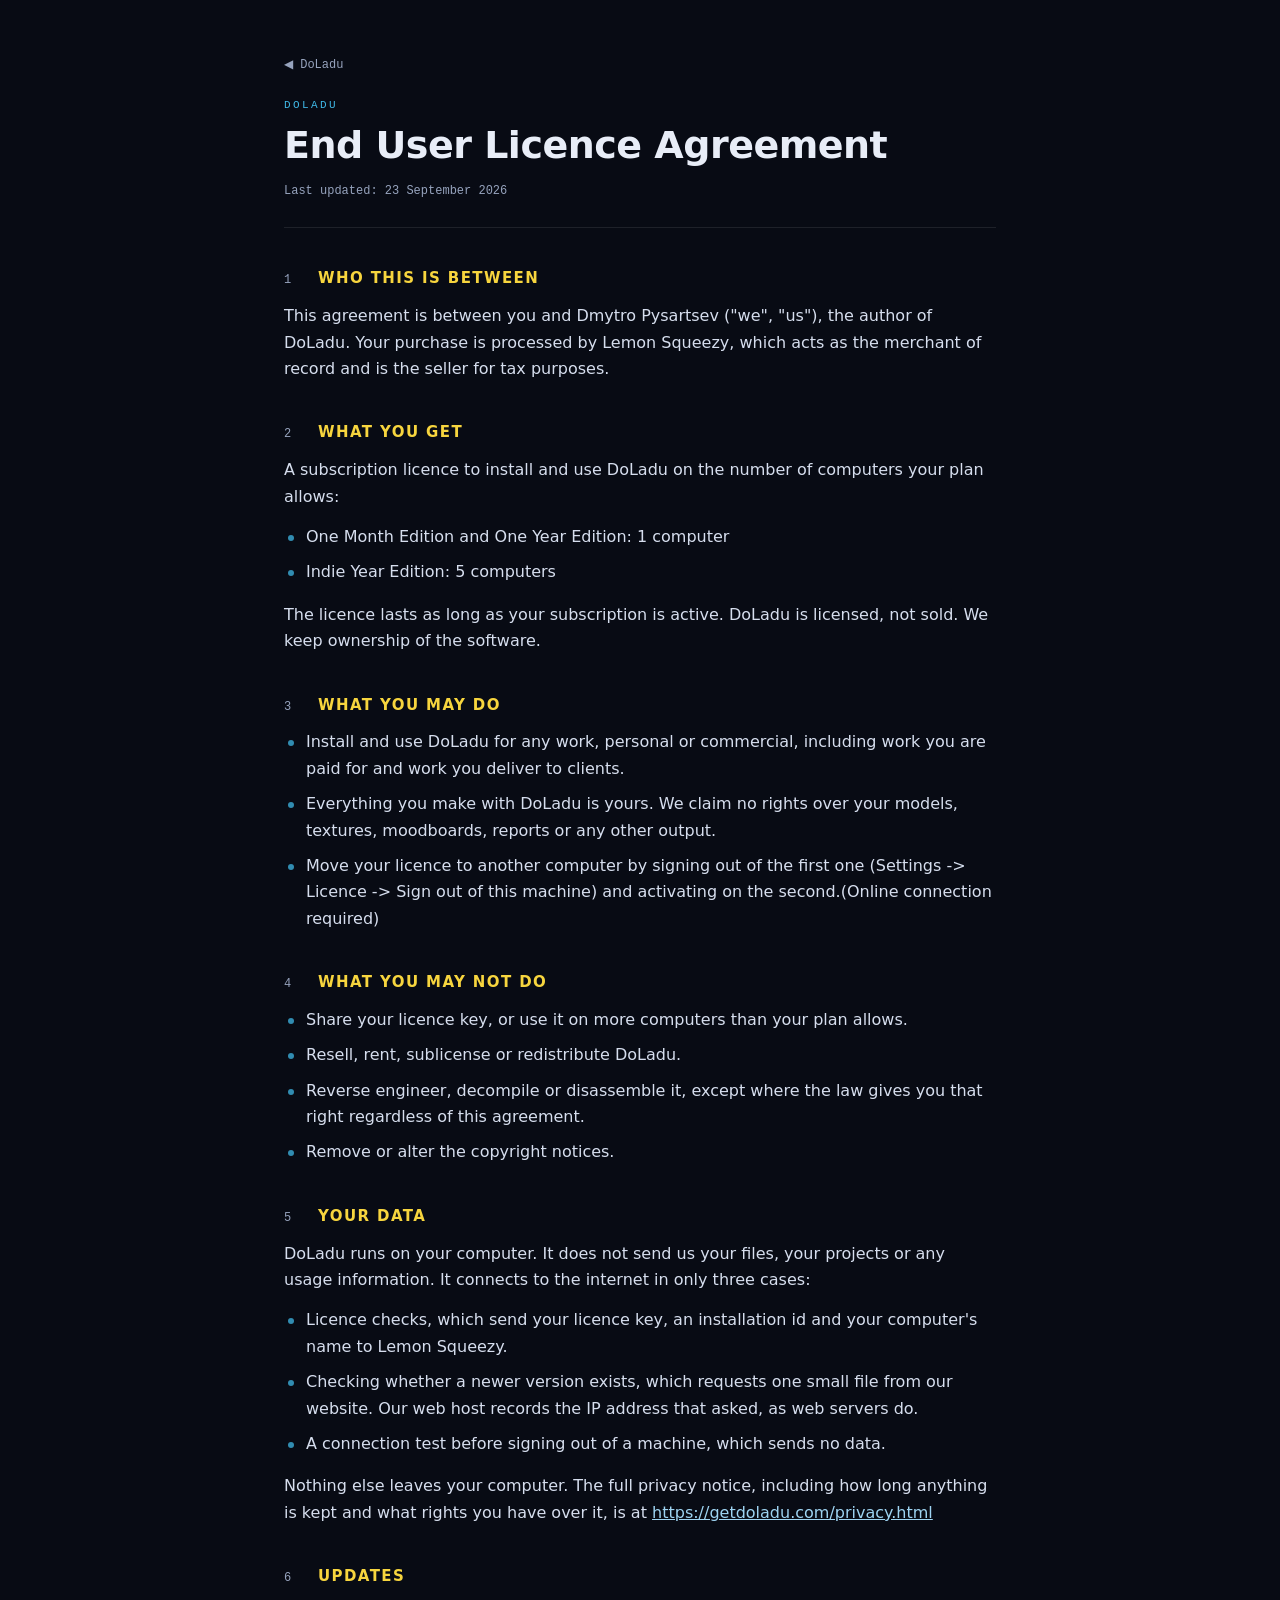
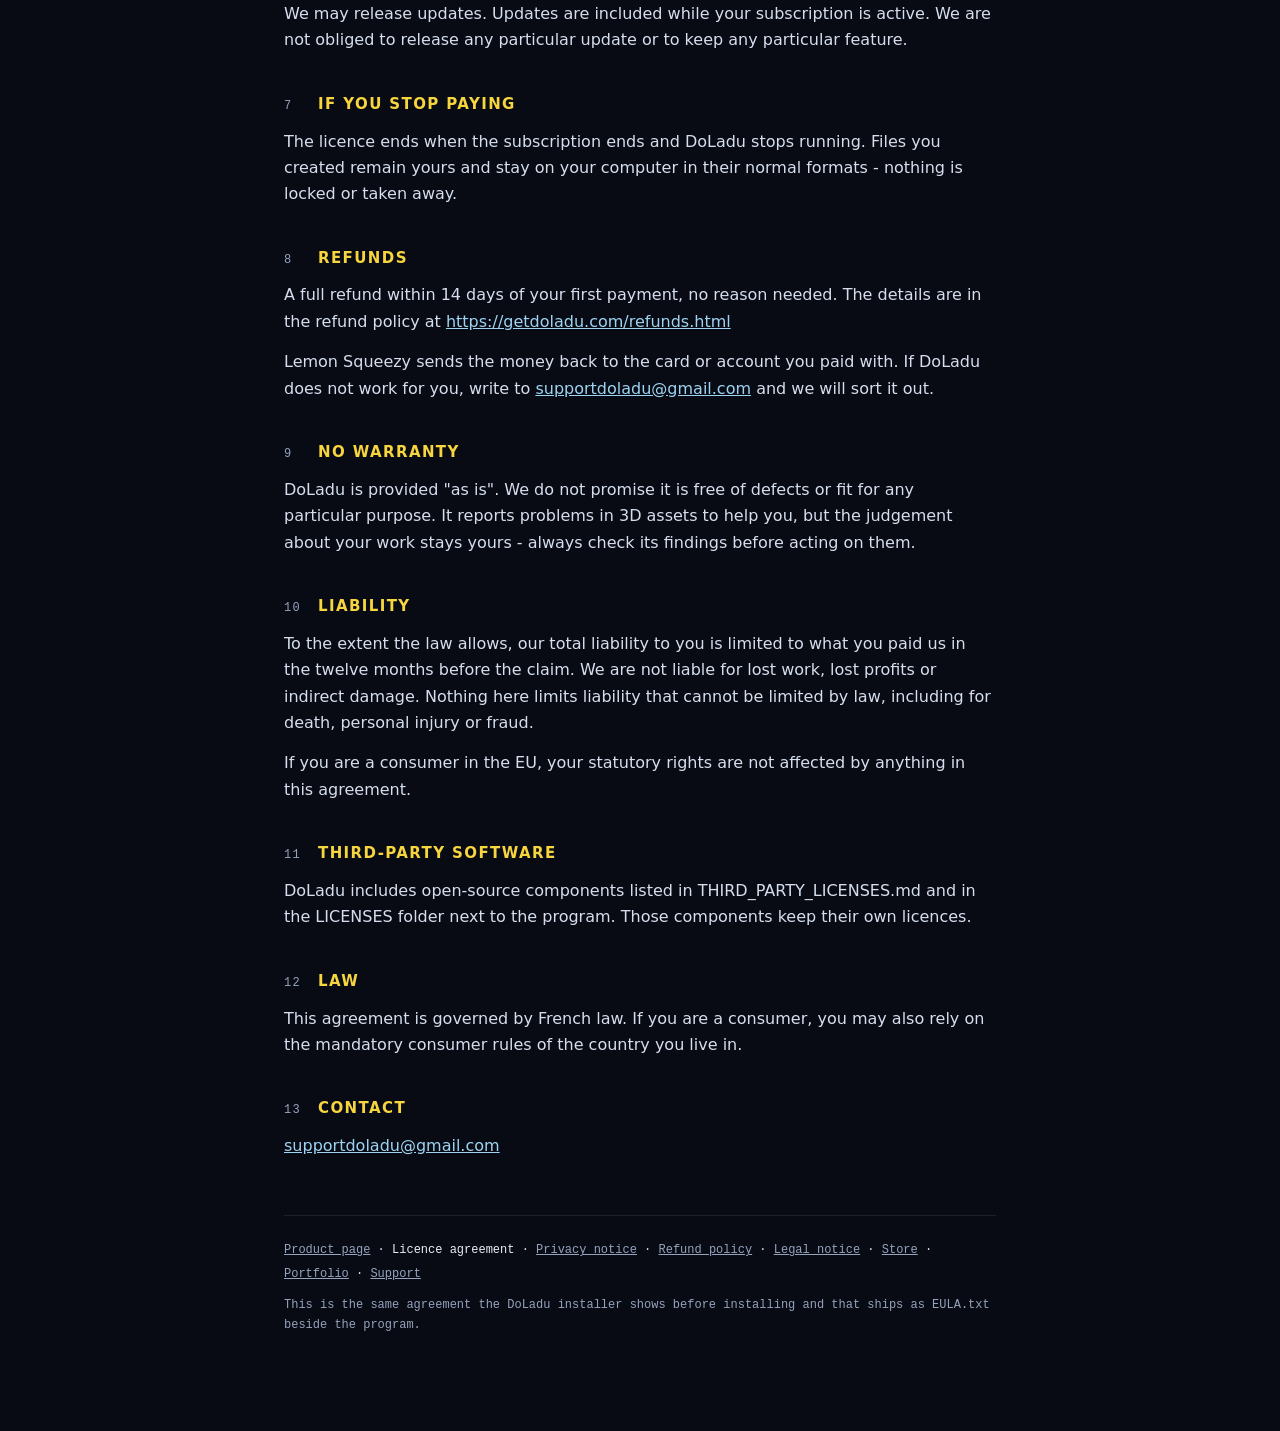
==== eula.html @ c2bac016 "Add files via upload" ====
<!doctype html>
<html lang="en">
<head>
<meta charset="utf-8">
<meta name="viewport" content="width=device-width,initial-scale=1">
<title>DoLadu - End User Licence Agreement</title>
<meta name="description" content="End User Licence Agreement for DoLadu.">
<meta name="robots" content="index,follow">
<style>
  :root{
    --bg:#080b14; --panel:#0e1424; --ink:#e8edf7; --dim:#96a3bd;
    --accent:#3fb8e6; --gold:#f7d53e; --rule:rgba(255,255,255,0.09);
    --mono:'JetBrains Mono',ui-monospace,'SF Mono',Consolas,monospace;
    --sans:'Space Grotesk','Segoe UI',system-ui,-apple-system,Arial,sans-serif;
  }
  *{box-sizing:border-box;}
  html{-webkit-text-size-adjust:100%;}
  body{margin:0;background:var(--bg);color:var(--ink);font-family:var(--sans);
       font-size:16px;line-height:1.65;}
  .wrap{max-width:760px;margin:0 auto;padding:56px 24px 96px;}
  header{border-bottom:1px solid var(--rule);padding-bottom:26px;margin-bottom:34px;}
  .kicker{font-family:var(--mono);font-size:11px;letter-spacing:2.4px;
          text-transform:uppercase;color:var(--accent);margin:0 0 10px;}
  h1{font-size:clamp(26px,4.6vw,38px);line-height:1.15;margin:0 0 14px;
     font-weight:800;letter-spacing:-0.5px;}
  .meta{font-family:var(--mono);font-size:12px;color:var(--dim);margin:0;}
  h2{font-size:15px;letter-spacing:1.4px;text-transform:uppercase;font-weight:700;
     margin:38px 0 12px;color:var(--gold);display:flex;gap:12px;align-items:baseline;}
  h2 .num{font-family:var(--mono);font-size:12px;color:var(--dim);
          min-width:22px;font-weight:400;}
  p{margin:0 0 14px;color:#d6deee;}
  ul{margin:0 0 16px;padding-left:0;list-style:none;}
  li{position:relative;padding-left:22px;margin-bottom:9px;color:#d6deee;}
  li::before{content:"";position:absolute;left:4px;top:11px;width:6px;height:6px;
             border-radius:50%;background:var(--accent);opacity:0.75;}
  a{color:#9ed4f2;}
  a:hover{color:#fff;}
  footer{margin-top:56px;padding-top:22px;border-top:1px solid var(--rule);
         font-family:var(--mono);font-size:12px;color:var(--dim);}
  footer a{color:var(--dim);}
  .back{font-family:var(--mono);font-size:12px;margin:0 0 20px;}
  .back a{color:var(--dim);text-decoration:none;}
  .back a:hover{color:var(--ink);}
  .nav{margin:0 0 10px;line-height:2;}
  .nav [aria-current]{color:var(--ink);}
  .fine{font-size:13px;line-height:1.5;color:#8896b0;}
  .fine li{color:inherit;margin-bottom:5px;}
  .fine li::before{top:9px;width:5px;height:5px;opacity:0.45;}
  @media print{
    body{background:#fff;color:#111;}
    .wrap{max-width:none;padding:0;}
    h2{color:#111;} p,li{color:#222;} li::before{background:#666;}
    a{color:#111;text-decoration:underline;}
  }
</style>
</head>
<body>
<div class="wrap">
<header>
  <p class="back"><a href="index.html">&#9664; DoLadu</a></p>
  <p class="kicker">DoLadu</p>
  <h1>End User Licence Agreement</h1>
  <p class="meta">Last updated: 23 September 2026</p>
</header>
<h2><span class="num">1</span>Who This Is Between</h2>
<p>This agreement is between you and Dmytro Pysartsev (&quot;we&quot;, &quot;us&quot;), the author of DoLadu. Your purchase is processed by Lemon Squeezy, which acts as the merchant of record and is the seller for tax purposes.</p>
<h2><span class="num">2</span>What You Get</h2>
<p>A subscription licence to install and use DoLadu on the number of computers your plan allows:</p>
<ul><li>One Month Edition and One Year Edition: 1 computer</li><li>Indie Year Edition: 5 computers</li></ul>
<p>The licence lasts as long as your subscription is active. DoLadu is licensed, not sold. We keep ownership of the software.</p>
<h2><span class="num">3</span>What You May Do</h2>
<ul><li>Install and use DoLadu for any work, personal or commercial, including work you are paid for and work you deliver to clients.</li><li>Everything you make with DoLadu is yours. We claim no rights over your models, textures, moodboards, reports or any other output.</li><li>Move your licence to another computer by signing out of the first one (Settings -&gt; Licence -&gt; Sign out of this machine) and activating on the second.(Online connection required)</li></ul>
<h2><span class="num">4</span>What You May Not Do</h2>
<ul><li>Share your licence key, or use it on more computers than your plan allows.</li><li>Resell, rent, sublicense or redistribute DoLadu.</li><li>Reverse engineer, decompile or disassemble it, except where the law gives you that right regardless of this agreement.</li><li>Remove or alter the copyright notices.</li></ul>
<h2><span class="num">5</span>Your Data</h2>
<p>DoLadu runs on your computer. It does not send us your files, your projects or any usage information. It connects to the internet in only three cases:</p>
<ul><li>Licence checks, which send your licence key, an installation id and your computer&#x27;s name to Lemon Squeezy.</li><li>Checking whether a newer version exists, which requests one small file from our website. Our web host records the IP address that asked, as web servers do.</li><li>A connection test before signing out of a machine, which sends no data.</li></ul>
<p>Nothing else leaves your computer. The full privacy notice, including how long anything is kept and what rights you have over it, is at <a href="https://getdoladu.com/privacy.html">https://getdoladu.com/privacy.html</a></p>
<h2><span class="num">6</span>Updates</h2>
<p>We may release updates. Updates are included while your subscription is active. We are not obliged to release any particular update or to keep any particular feature.</p>
<h2><span class="num">7</span>If You Stop Paying</h2>
<p>The licence ends when the subscription ends and DoLadu stops running. Files you created remain yours and stay on your computer in their normal formats - nothing is locked or taken away.</p>
<h2><span class="num">8</span>Refunds</h2>
<p>A full refund within 14 days of your first payment, no reason needed. The details are in the refund policy at <a href="https://getdoladu.com/refunds.html">https://getdoladu.com/refunds.html</a></p>
<p>Lemon Squeezy sends the money back to the card or account you paid with. If DoLadu does not work for you, write to <a href="mailto:supportdoladu@gmail.com">supportdoladu@gmail.com</a> and we will sort it out.</p>
<h2><span class="num">9</span>No Warranty</h2>
<p>DoLadu is provided &quot;as is&quot;. We do not promise it is free of defects or fit for any particular purpose. It reports problems in 3D assets to help you, but the judgement about your work stays yours - always check its findings before acting on them.</p>
<h2><span class="num">10</span>Liability</h2>
<p>To the extent the law allows, our total liability to you is limited to what you paid us in the twelve months before the claim. We are not liable for lost work, lost profits or indirect damage. Nothing here limits liability that cannot be limited by law, including for death, personal injury or fraud.</p>
<p>If you are a consumer in the EU, your statutory rights are not affected by anything in this agreement.</p>
<h2><span class="num">11</span>Third-Party Software</h2>
<p>DoLadu includes open-source components listed in THIRD_PARTY_LICENSES.md and in the LICENSES folder next to the program. Those components keep their own licences.</p>
<h2><span class="num">12</span>Law</h2>
<p>This agreement is governed by French law. If you are a consumer, you may also rely on the mandatory consumer rules of the country you live in.</p>
<h2><span class="num">13</span>Contact</h2>
<p><a href="mailto:supportdoladu@gmail.com">supportdoladu@gmail.com</a></p>
<footer>
  <p class="nav"><a href="index.html">Product page</a> &middot;
    <span aria-current="page">Licence agreement</span> &middot;
    <a href="privacy.html">Privacy notice</a> &middot;
    <a href="refunds.html">Refund policy</a> &middot;
    <a href="legal.html">Legal notice</a> &middot;
    <a href="https://doladu.lemonsqueezy.com/" target="_blank" rel="noopener noreferrer">Store</a> &middot;
    <a href="https://dpysartsev.art/">Portfolio</a> &middot;
    <a href="mailto:supportdoladu@gmail.com">Support</a></p>
  This is the same agreement the DoLadu installer shows before installing and that ships as <code>EULA.txt</code> beside the program.
</footer>
</div>
</body>
</html>
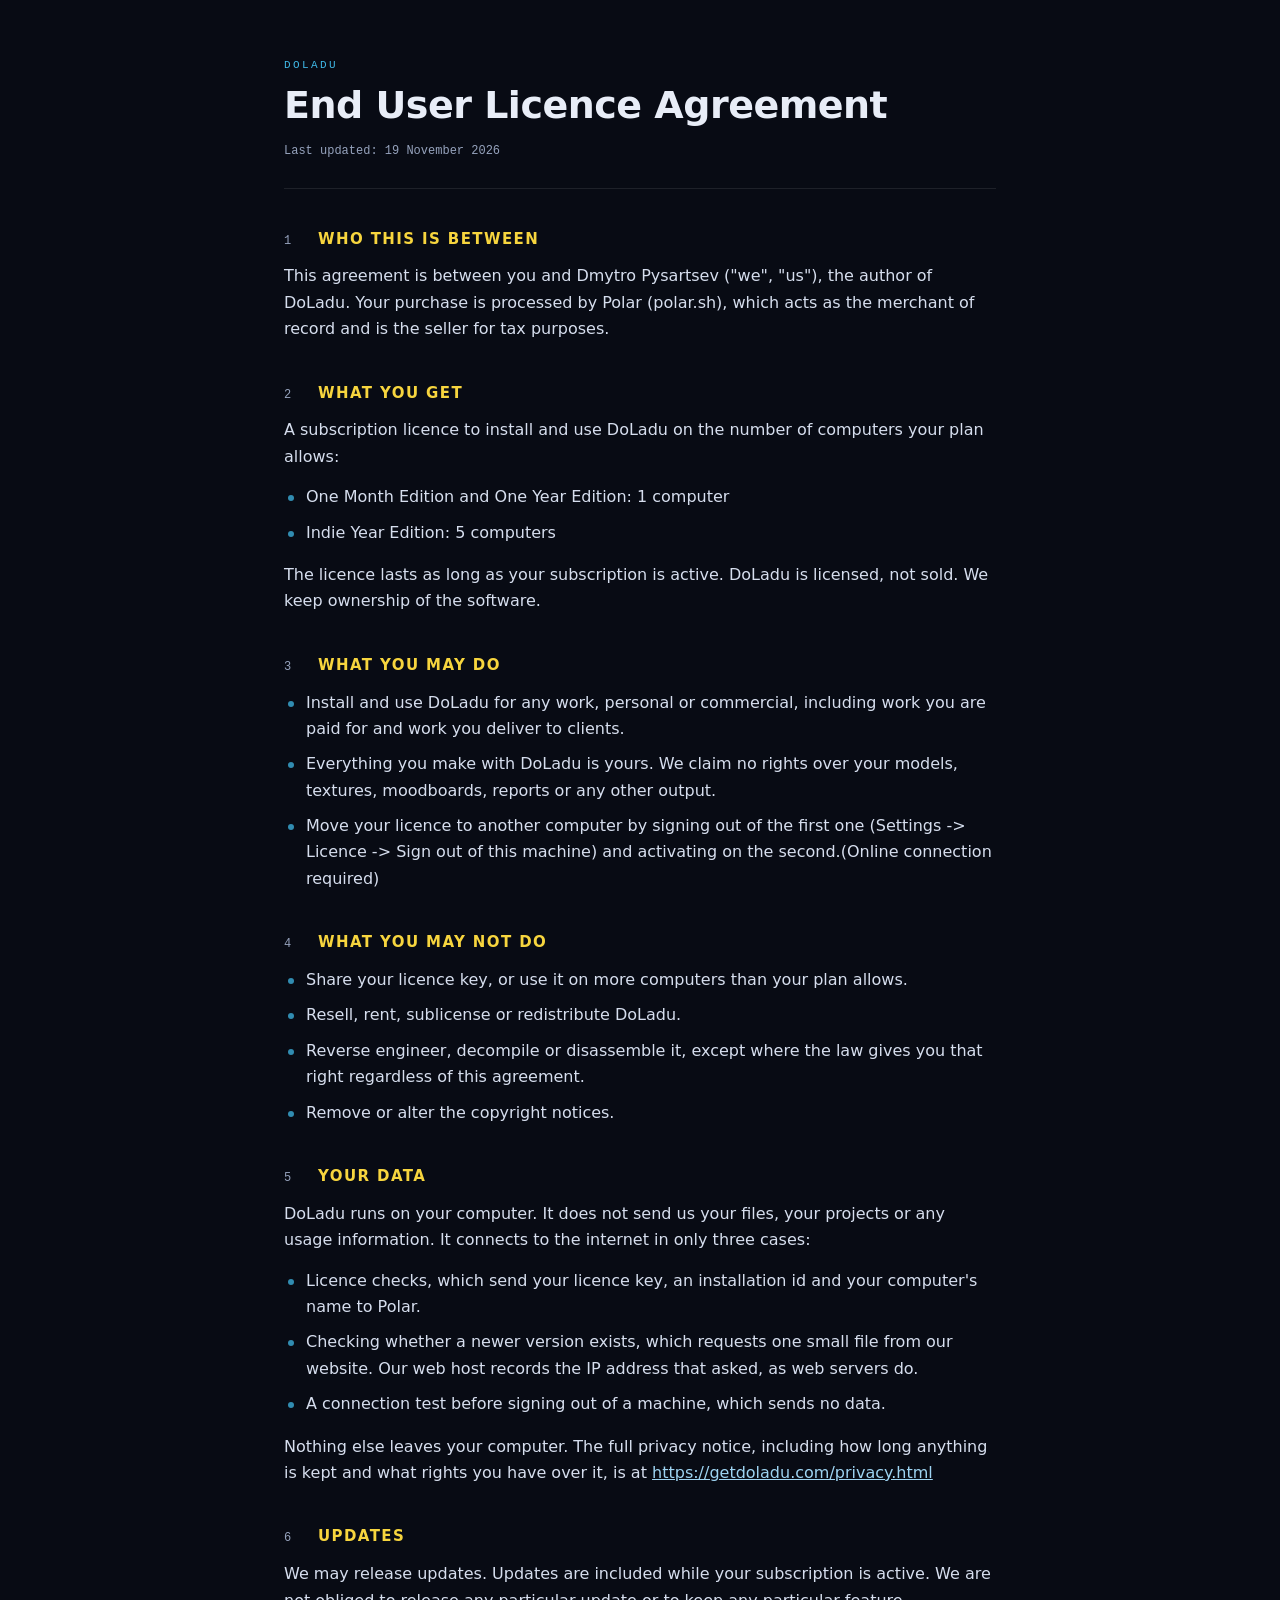
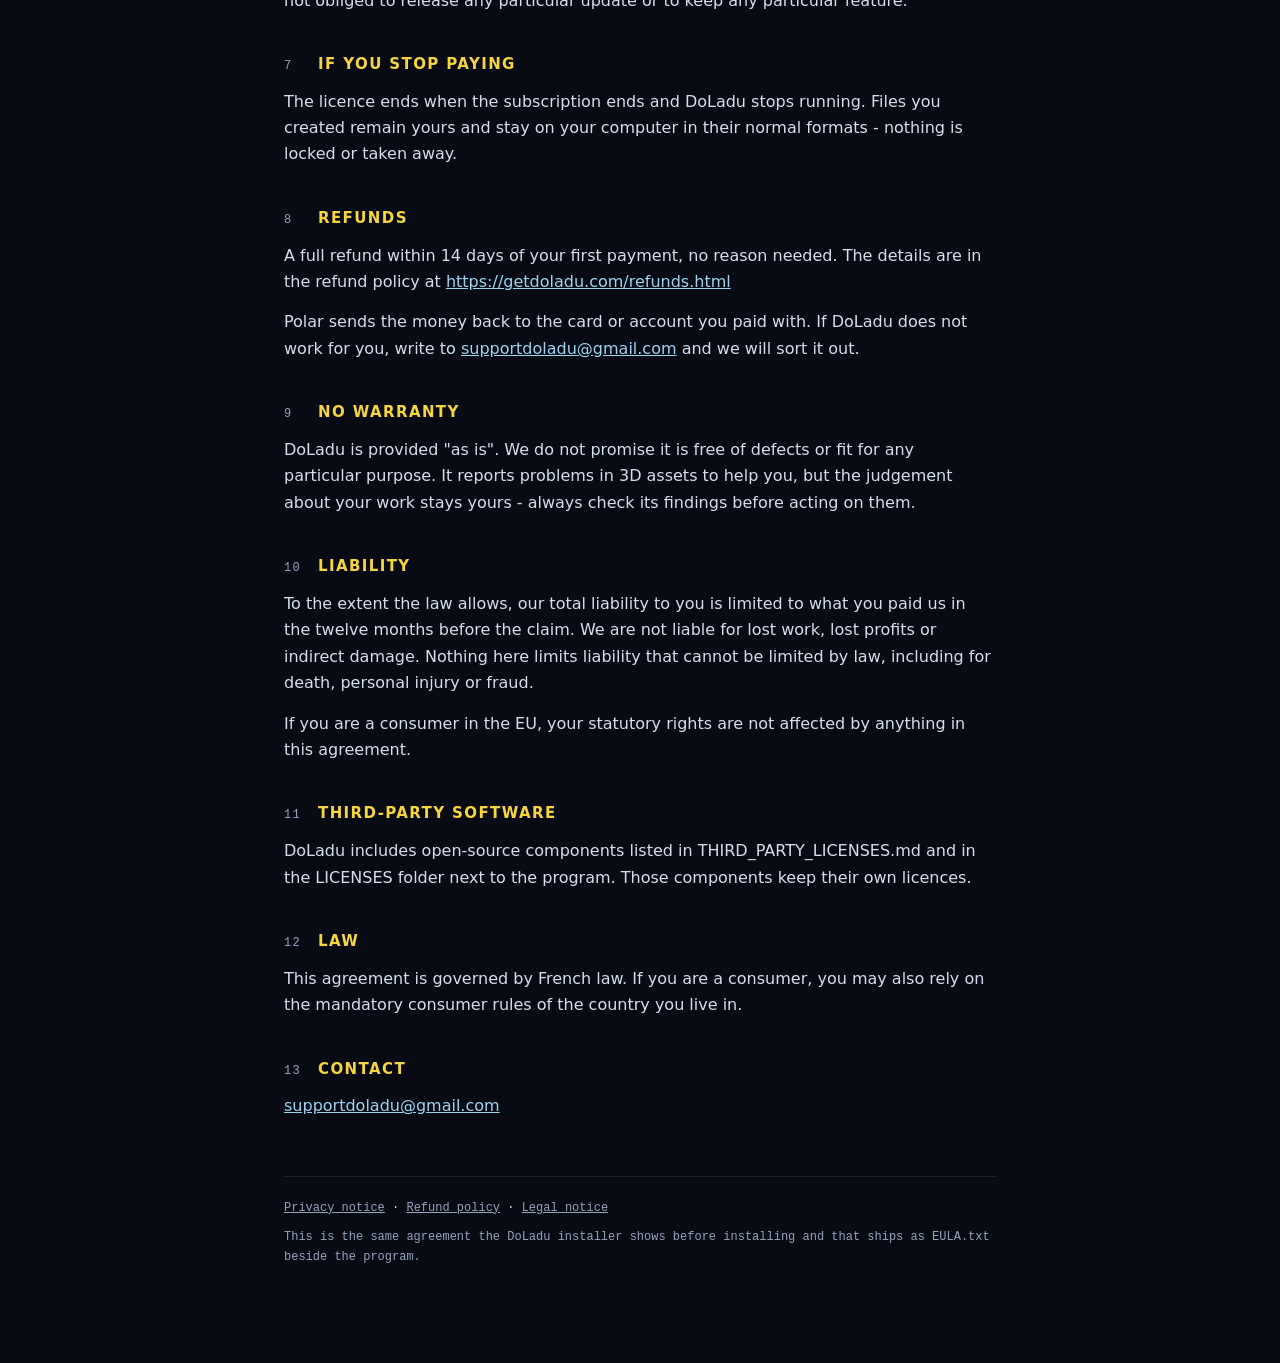
==== commit 638c10ed: "Add files via upload" ====
--- a/eula.html
+++ b/eula.html
@@ -1,110 +1,98 @@
-<!doctype html>
-<html lang="en">
-<head>
-<meta charset="utf-8">
-<meta name="viewport" content="width=device-width,initial-scale=1">
-<title>DoLadu - End User Licence Agreement</title>
-<meta name="description" content="End User Licence Agreement for DoLadu.">
-<meta name="robots" content="index,follow">
-<style>
-  :root{
-    --bg:#080b14; --panel:#0e1424; --ink:#e8edf7; --dim:#96a3bd;
-    --accent:#3fb8e6; --gold:#f7d53e; --rule:rgba(255,255,255,0.09);
-    --mono:'JetBrains Mono',ui-monospace,'SF Mono',Consolas,monospace;
-    --sans:'Space Grotesk','Segoe UI',system-ui,-apple-system,Arial,sans-serif;
-  }
-  *{box-sizing:border-box;}
-  html{-webkit-text-size-adjust:100%;}
-  body{margin:0;background:var(--bg);color:var(--ink);font-family:var(--sans);
-       font-size:16px;line-height:1.65;}
-  .wrap{max-width:760px;margin:0 auto;padding:56px 24px 96px;}
-  header{border-bottom:1px solid var(--rule);padding-bottom:26px;margin-bottom:34px;}
-  .kicker{font-family:var(--mono);font-size:11px;letter-spacing:2.4px;
-          text-transform:uppercase;color:var(--accent);margin:0 0 10px;}
-  h1{font-size:clamp(26px,4.6vw,38px);line-height:1.15;margin:0 0 14px;
-     font-weight:800;letter-spacing:-0.5px;}
-  .meta{font-family:var(--mono);font-size:12px;color:var(--dim);margin:0;}
-  h2{font-size:15px;letter-spacing:1.4px;text-transform:uppercase;font-weight:700;
-     margin:38px 0 12px;color:var(--gold);display:flex;gap:12px;align-items:baseline;}
-  h2 .num{font-family:var(--mono);font-size:12px;color:var(--dim);
-          min-width:22px;font-weight:400;}
-  p{margin:0 0 14px;color:#d6deee;}
-  ul{margin:0 0 16px;padding-left:0;list-style:none;}
-  li{position:relative;padding-left:22px;margin-bottom:9px;color:#d6deee;}
-  li::before{content:"";position:absolute;left:4px;top:11px;width:6px;height:6px;
-             border-radius:50%;background:var(--accent);opacity:0.75;}
-  a{color:#9ed4f2;}
-  a:hover{color:#fff;}
-  footer{margin-top:56px;padding-top:22px;border-top:1px solid var(--rule);
-         font-family:var(--mono);font-size:12px;color:var(--dim);}
-  footer a{color:var(--dim);}
-  .back{font-family:var(--mono);font-size:12px;margin:0 0 20px;}
-  .back a{color:var(--dim);text-decoration:none;}
-  .back a:hover{color:var(--ink);}
-  .nav{margin:0 0 10px;line-height:2;}
-  .nav [aria-current]{color:var(--ink);}
-  .fine{font-size:13px;line-height:1.5;color:#8896b0;}
-  .fine li{color:inherit;margin-bottom:5px;}
-  .fine li::before{top:9px;width:5px;height:5px;opacity:0.45;}
-  @media print{
-    body{background:#fff;color:#111;}
-    .wrap{max-width:none;padding:0;}
-    h2{color:#111;} p,li{color:#222;} li::before{background:#666;}
-    a{color:#111;text-decoration:underline;}
-  }
-</style>
-</head>
-<body>
-<div class="wrap">
-<header>
-  <p class="back"><a href="index.html">&#9664; DoLadu</a></p>
-  <p class="kicker">DoLadu</p>
-  <h1>End User Licence Agreement</h1>
-  <p class="meta">Last updated: 23 September 2026</p>
-</header>
-<h2><span class="num">1</span>Who This Is Between</h2>
-<p>This agreement is between you and Dmytro Pysartsev (&quot;we&quot;, &quot;us&quot;), the author of DoLadu. Your purchase is processed by Lemon Squeezy, which acts as the merchant of record and is the seller for tax purposes.</p>
-<h2><span class="num">2</span>What You Get</h2>
-<p>A subscription licence to install and use DoLadu on the number of computers your plan allows:</p>
-<ul><li>One Month Edition and One Year Edition: 1 computer</li><li>Indie Year Edition: 5 computers</li></ul>
-<p>The licence lasts as long as your subscription is active. DoLadu is licensed, not sold. We keep ownership of the software.</p>
-<h2><span class="num">3</span>What You May Do</h2>
-<ul><li>Install and use DoLadu for any work, personal or commercial, including work you are paid for and work you deliver to clients.</li><li>Everything you make with DoLadu is yours. We claim no rights over your models, textures, moodboards, reports or any other output.</li><li>Move your licence to another computer by signing out of the first one (Settings -&gt; Licence -&gt; Sign out of this machine) and activating on the second.(Online connection required)</li></ul>
-<h2><span class="num">4</span>What You May Not Do</h2>
-<ul><li>Share your licence key, or use it on more computers than your plan allows.</li><li>Resell, rent, sublicense or redistribute DoLadu.</li><li>Reverse engineer, decompile or disassemble it, except where the law gives you that right regardless of this agreement.</li><li>Remove or alter the copyright notices.</li></ul>
-<h2><span class="num">5</span>Your Data</h2>
-<p>DoLadu runs on your computer. It does not send us your files, your projects or any usage information. It connects to the internet in only three cases:</p>
-<ul><li>Licence checks, which send your licence key, an installation id and your computer&#x27;s name to Lemon Squeezy.</li><li>Checking whether a newer version exists, which requests one small file from our website. Our web host records the IP address that asked, as web servers do.</li><li>A connection test before signing out of a machine, which sends no data.</li></ul>
-<p>Nothing else leaves your computer. The full privacy notice, including how long anything is kept and what rights you have over it, is at <a href="https://getdoladu.com/privacy.html">https://getdoladu.com/privacy.html</a></p>
-<h2><span class="num">6</span>Updates</h2>
-<p>We may release updates. Updates are included while your subscription is active. We are not obliged to release any particular update or to keep any particular feature.</p>
-<h2><span class="num">7</span>If You Stop Paying</h2>
-<p>The licence ends when the subscription ends and DoLadu stops running. Files you created remain yours and stay on your computer in their normal formats - nothing is locked or taken away.</p>
-<h2><span class="num">8</span>Refunds</h2>
-<p>A full refund within 14 days of your first payment, no reason needed. The details are in the refund policy at <a href="https://getdoladu.com/refunds.html">https://getdoladu.com/refunds.html</a></p>
-<p>Lemon Squeezy sends the money back to the card or account you paid with. If DoLadu does not work for you, write to <a href="mailto:supportdoladu@gmail.com">supportdoladu@gmail.com</a> and we will sort it out.</p>
-<h2><span class="num">9</span>No Warranty</h2>
-<p>DoLadu is provided &quot;as is&quot;. We do not promise it is free of defects or fit for any particular purpose. It reports problems in 3D assets to help you, but the judgement about your work stays yours - always check its findings before acting on them.</p>
-<h2><span class="num">10</span>Liability</h2>
-<p>To the extent the law allows, our total liability to you is limited to what you paid us in the twelve months before the claim. We are not liable for lost work, lost profits or indirect damage. Nothing here limits liability that cannot be limited by law, including for death, personal injury or fraud.</p>
-<p>If you are a consumer in the EU, your statutory rights are not affected by anything in this agreement.</p>
-<h2><span class="num">11</span>Third-Party Software</h2>
-<p>DoLadu includes open-source components listed in THIRD_PARTY_LICENSES.md and in the LICENSES folder next to the program. Those components keep their own licences.</p>
-<h2><span class="num">12</span>Law</h2>
-<p>This agreement is governed by French law. If you are a consumer, you may also rely on the mandatory consumer rules of the country you live in.</p>
-<h2><span class="num">13</span>Contact</h2>
-<p><a href="mailto:supportdoladu@gmail.com">supportdoladu@gmail.com</a></p>
-<footer>
-  <p class="nav"><a href="index.html">Product page</a> &middot;
-    <span aria-current="page">Licence agreement</span> &middot;
-    <a href="privacy.html">Privacy notice</a> &middot;
-    <a href="refunds.html">Refund policy</a> &middot;
-    <a href="legal.html">Legal notice</a> &middot;
-    <a href="https://doladu.lemonsqueezy.com/" target="_blank" rel="noopener noreferrer">Store</a> &middot;
-    <a href="https://dpysartsev.art/">Portfolio</a> &middot;
-    <a href="mailto:supportdoladu@gmail.com">Support</a></p>
-  This is the same agreement the DoLadu installer shows before installing and that ships as <code>EULA.txt</code> beside the program.
-</footer>
-</div>
-</body>
-</html>
+<!doctype html>
+<html lang="en">
+<head>
+<meta charset="utf-8">
+<meta name="viewport" content="width=device-width,initial-scale=1">
+<title>DoLadu - End User Licence Agreement</title>
+<meta name="description" content="End User Licence Agreement for DoLadu.">
+<meta name="robots" content="index,follow">
+<style>
+  :root{
+    --bg:#080b14; --panel:#0e1424; --ink:#e8edf7; --dim:#96a3bd;
+    --accent:#3fb8e6; --gold:#f7d53e; --rule:rgba(255,255,255,0.09);
+    --mono:'JetBrains Mono',ui-monospace,'SF Mono',Consolas,monospace;
+    --sans:'Space Grotesk','Segoe UI',system-ui,-apple-system,Arial,sans-serif;
+  }
+  *{box-sizing:border-box;}
+  html{-webkit-text-size-adjust:100%;}
+  body{margin:0;background:var(--bg);color:var(--ink);font-family:var(--sans);
+       font-size:16px;line-height:1.65;}
+  .wrap{max-width:760px;margin:0 auto;padding:56px 24px 96px;}
+  header{border-bottom:1px solid var(--rule);padding-bottom:26px;margin-bottom:34px;}
+  .kicker{font-family:var(--mono);font-size:11px;letter-spacing:2.4px;
+          text-transform:uppercase;color:var(--accent);margin:0 0 10px;}
+  h1{font-size:clamp(26px,4.6vw,38px);line-height:1.15;margin:0 0 14px;
+     font-weight:800;letter-spacing:-0.5px;}
+  .meta{font-family:var(--mono);font-size:12px;color:var(--dim);margin:0;}
+  h2{font-size:15px;letter-spacing:1.4px;text-transform:uppercase;font-weight:700;
+     margin:38px 0 12px;color:var(--gold);display:flex;gap:12px;align-items:baseline;}
+  h2 .num{font-family:var(--mono);font-size:12px;color:var(--dim);
+          min-width:22px;font-weight:400;}
+  p{margin:0 0 14px;color:#d6deee;}
+  ul{margin:0 0 16px;padding-left:0;list-style:none;}
+  li{position:relative;padding-left:22px;margin-bottom:9px;color:#d6deee;}
+  li::before{content:"";position:absolute;left:4px;top:11px;width:6px;height:6px;
+             border-radius:50%;background:var(--accent);opacity:0.75;}
+  a{color:#9ed4f2;}
+  a:hover{color:#fff;}
+  footer{margin-top:56px;padding-top:22px;border-top:1px solid var(--rule);
+         font-family:var(--mono);font-size:12px;color:var(--dim);}
+  footer a{color:var(--dim);}
+  .nav{margin:0 0 10px;}
+  .fine{font-size:13px;line-height:1.5;color:#8896b0;}
+  .fine li{color:inherit;margin-bottom:5px;}
+  .fine li::before{top:9px;width:5px;height:5px;opacity:0.45;}
+  @media print{
+    body{background:#fff;color:#111;}
+    .wrap{max-width:none;padding:0;}
+    h2{color:#111;} p,li{color:#222;} li::before{background:#666;}
+    a{color:#111;text-decoration:underline;}
+  }
+</style>
+</head>
+<body>
+<div class="wrap">
+<header>
+  <p class="kicker">DoLadu</p>
+  <h1>End User Licence Agreement</h1>
+  <p class="meta">Last updated: 19 November 2026</p>
+</header>
+<h2><span class="num">1</span>Who This Is Between</h2>
+<p>This agreement is between you and Dmytro Pysartsev (&quot;we&quot;, &quot;us&quot;), the author of DoLadu. Your purchase is processed by Polar (polar.sh), which acts as the merchant of record and is the seller for tax purposes.</p>
+<h2><span class="num">2</span>What You Get</h2>
+<p>A subscription licence to install and use DoLadu on the number of computers your plan allows:</p>
+<ul><li>One Month Edition and One Year Edition: 1 computer</li><li>Indie Year Edition: 5 computers</li></ul>
+<p>The licence lasts as long as your subscription is active. DoLadu is licensed, not sold. We keep ownership of the software.</p>
+<h2><span class="num">3</span>What You May Do</h2>
+<ul><li>Install and use DoLadu for any work, personal or commercial, including work you are paid for and work you deliver to clients.</li><li>Everything you make with DoLadu is yours. We claim no rights over your models, textures, moodboards, reports or any other output.</li><li>Move your licence to another computer by signing out of the first one (Settings -&gt; Licence -&gt; Sign out of this machine) and activating on the second.(Online connection required)</li></ul>
+<h2><span class="num">4</span>What You May Not Do</h2>
+<ul><li>Share your licence key, or use it on more computers than your plan allows.</li><li>Resell, rent, sublicense or redistribute DoLadu.</li><li>Reverse engineer, decompile or disassemble it, except where the law gives you that right regardless of this agreement.</li><li>Remove or alter the copyright notices.</li></ul>
+<h2><span class="num">5</span>Your Data</h2>
+<p>DoLadu runs on your computer. It does not send us your files, your projects or any usage information. It connects to the internet in only three cases:</p>
+<ul><li>Licence checks, which send your licence key, an installation id and your computer&#x27;s name to Polar.</li><li>Checking whether a newer version exists, which requests one small file from our website. Our web host records the IP address that asked, as web servers do.</li><li>A connection test before signing out of a machine, which sends no data.</li></ul>
+<p>Nothing else leaves your computer. The full privacy notice, including how long anything is kept and what rights you have over it, is at <a href="https://getdoladu.com/privacy.html">https://getdoladu.com/privacy.html</a></p>
+<h2><span class="num">6</span>Updates</h2>
+<p>We may release updates. Updates are included while your subscription is active. We are not obliged to release any particular update or to keep any particular feature.</p>
+<h2><span class="num">7</span>If You Stop Paying</h2>
+<p>The licence ends when the subscription ends and DoLadu stops running. Files you created remain yours and stay on your computer in their normal formats - nothing is locked or taken away.</p>
+<h2><span class="num">8</span>Refunds</h2>
+<p>A full refund within 14 days of your first payment, no reason needed. The details are in the refund policy at <a href="https://getdoladu.com/refunds.html">https://getdoladu.com/refunds.html</a></p>
+<p>Polar sends the money back to the card or account you paid with. If DoLadu does not work for you, write to <a href="mailto:supportdoladu@gmail.com">supportdoladu@gmail.com</a> and we will sort it out.</p>
+<h2><span class="num">9</span>No Warranty</h2>
+<p>DoLadu is provided &quot;as is&quot;. We do not promise it is free of defects or fit for any particular purpose. It reports problems in 3D assets to help you, but the judgement about your work stays yours - always check its findings before acting on them.</p>
+<h2><span class="num">10</span>Liability</h2>
+<p>To the extent the law allows, our total liability to you is limited to what you paid us in the twelve months before the claim. We are not liable for lost work, lost profits or indirect damage. Nothing here limits liability that cannot be limited by law, including for death, personal injury or fraud.</p>
+<p>If you are a consumer in the EU, your statutory rights are not affected by anything in this agreement.</p>
+<h2><span class="num">11</span>Third-Party Software</h2>
+<p>DoLadu includes open-source components listed in THIRD_PARTY_LICENSES.md and in the LICENSES folder next to the program. Those components keep their own licences.</p>
+<h2><span class="num">12</span>Law</h2>
+<p>This agreement is governed by French law. If you are a consumer, you may also rely on the mandatory consumer rules of the country you live in.</p>
+<h2><span class="num">13</span>Contact</h2>
+<p><a href="mailto:supportdoladu@gmail.com">supportdoladu@gmail.com</a></p>
+<footer>
+  <p class="nav"><a href="privacy.html">Privacy notice</a> &middot; <a href="refunds.html">Refund policy</a> &middot; <a href="legal.html">Legal notice</a></p>
+  This is the same agreement the DoLadu installer shows before installing and that ships as <code>EULA.txt</code> beside the program.
+</footer>
+</div>
+</body>
+</html>
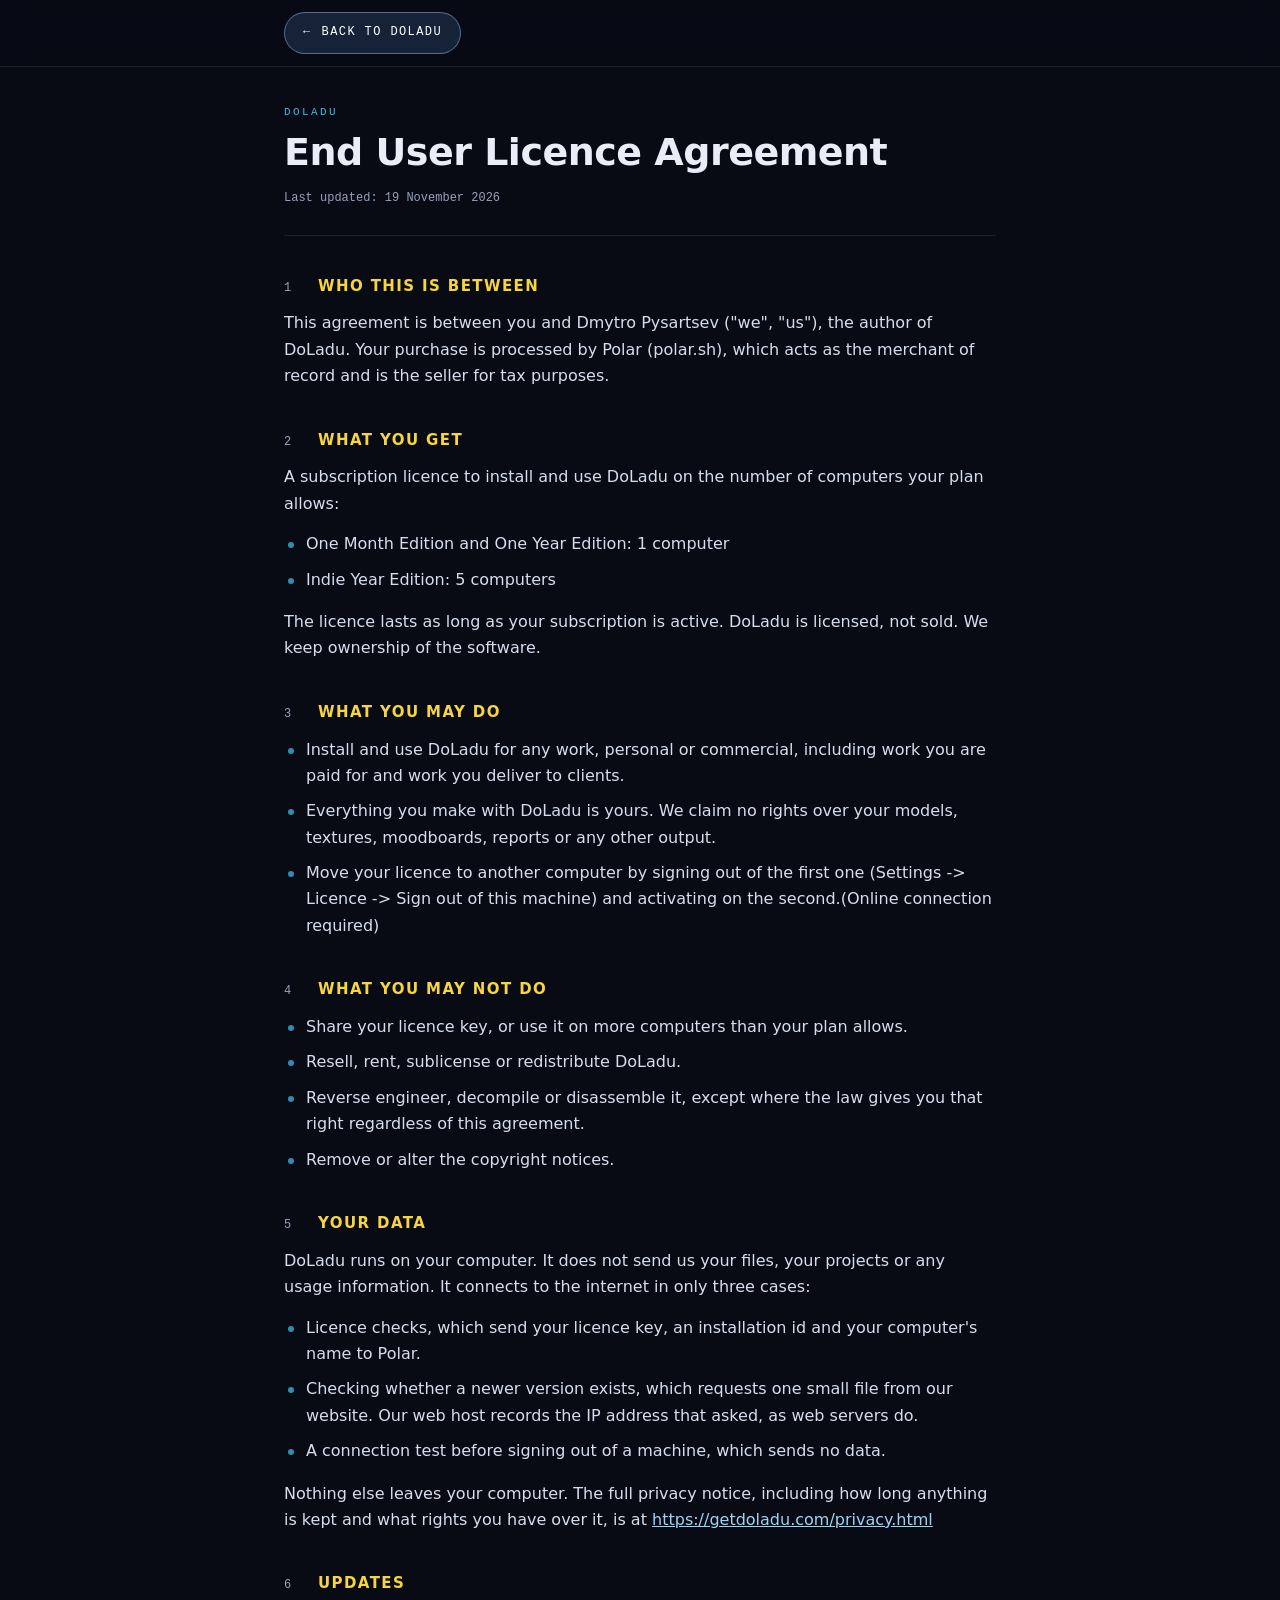
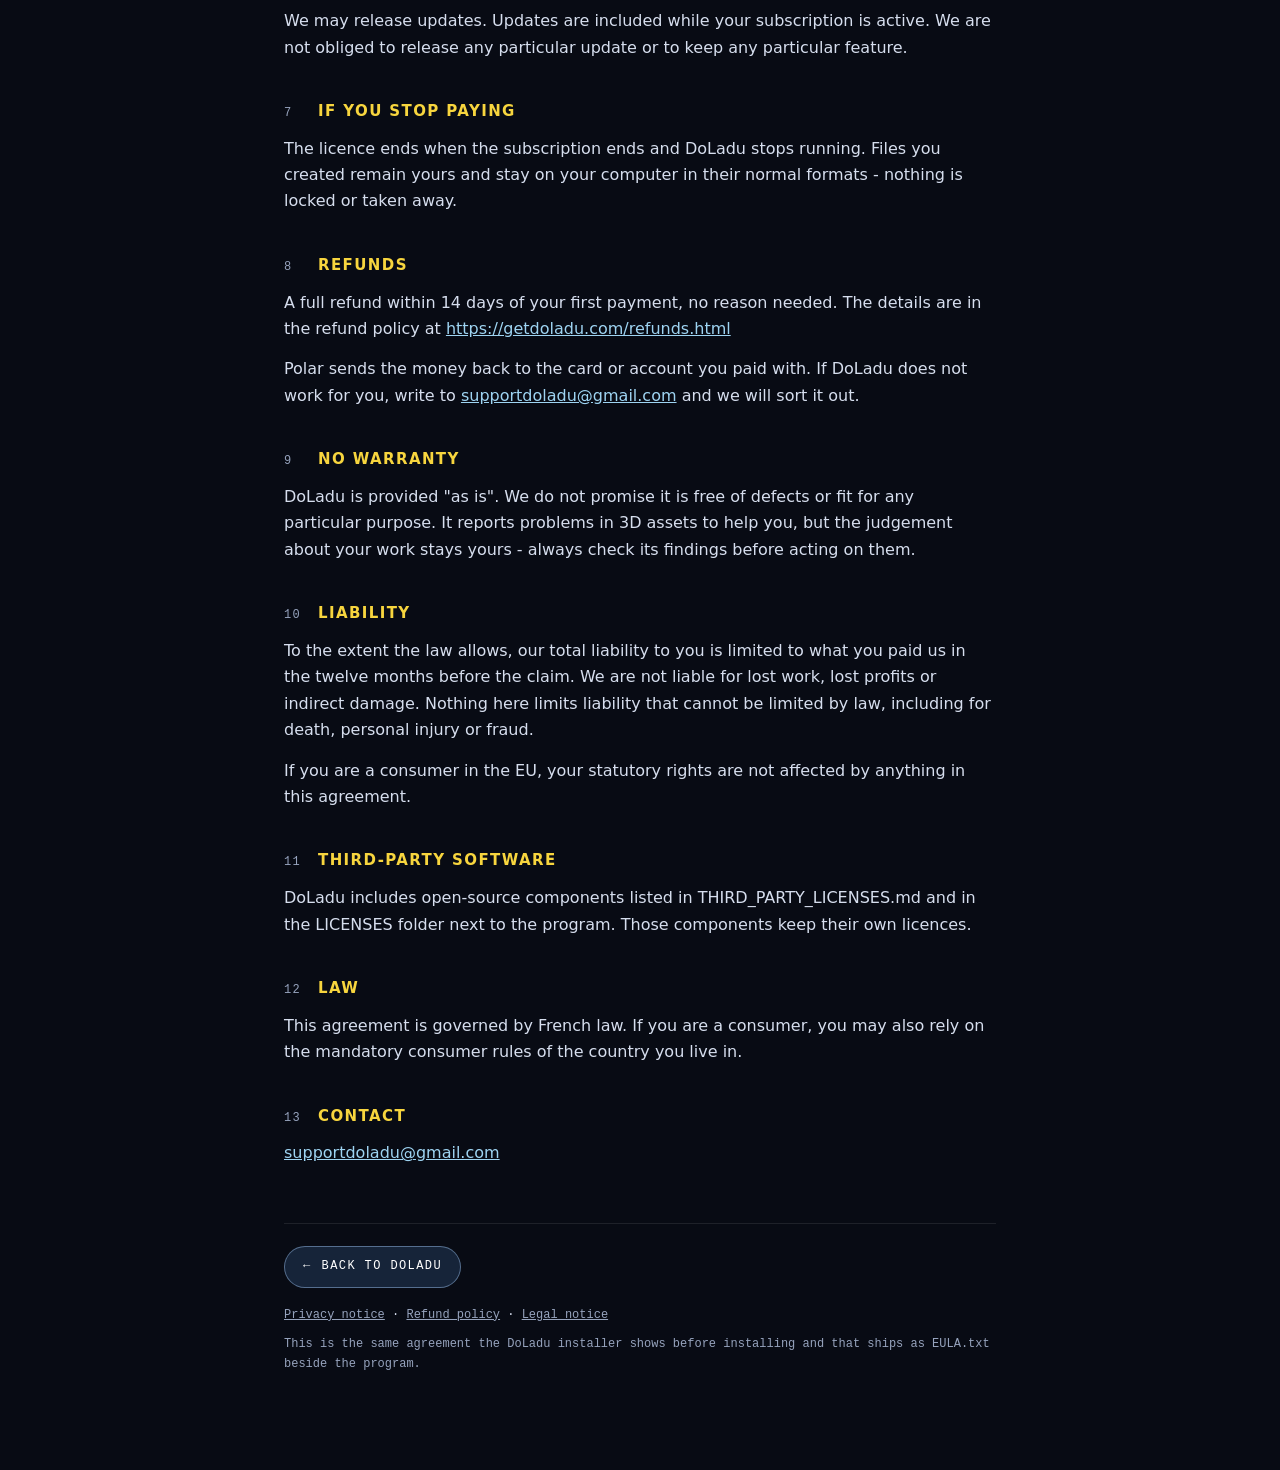
==== commit bab68ca2: "Add files via upload" ====
--- a/eula.html
+++ b/eula.html
@@ -17,7 +17,7 @@
   html{-webkit-text-size-adjust:100%;}
   body{margin:0;background:var(--bg);color:var(--ink);font-family:var(--sans);
        font-size:16px;line-height:1.65;}
-  .wrap{max-width:760px;margin:0 auto;padding:56px 24px 96px;}
+  .wrap{max-width:760px;margin:0 auto;padding:36px 24px 96px;}
   header{border-bottom:1px solid var(--rule);padding-bottom:26px;margin-bottom:34px;}
   .kicker{font-family:var(--mono);font-size:11px;letter-spacing:2.4px;
           text-transform:uppercase;color:var(--accent);margin:0 0 10px;}
@@ -42,7 +42,18 @@
   .fine{font-size:13px;line-height:1.5;color:#8896b0;}
   .fine li{color:inherit;margin-bottom:5px;}
   .fine li::before{top:9px;width:5px;height:5px;opacity:0.45;}
+  .backbar{position:sticky;top:0;z-index:10;background:rgba(8,11,20,0.9);
+           -webkit-backdrop-filter:blur(12px);backdrop-filter:blur(12px);border-bottom:1px solid var(--rule);}
+  .backbar div{max-width:760px;margin:0 auto;padding:12px 24px;}
+  .back{display:inline-flex;align-items:center;gap:10px;min-height:42px;padding:0 18px;border-radius:999px;
+        border:1px solid rgba(163,203,245,0.45);background:rgba(88,150,226,0.18);color:#fff;
+        font-family:var(--mono);font-size:12px;letter-spacing:1.4px;text-transform:uppercase;text-decoration:none;}
+  .back:hover{background:rgba(88,150,226,0.42);border-color:#A3CBF5;}
+  .back:focus-visible{outline:2px solid #e0568a;outline-offset:3px;}
+  footer .home{margin:0 0 18px;}
+  footer .back{color:#fff;}
   @media print{
+    .backbar,footer .home{display:none;}
     body{background:#fff;color:#111;}
     .wrap{max-width:none;padding:0;}
     h2{color:#111;} p,li{color:#222;} li::before{background:#666;}
@@ -51,6 +62,7 @@
 </style>
 </head>
 <body>
+<nav class="backbar" aria-label="Back to site"><div><a class="back" href="./"><span aria-hidden="true">←</span> Back to DoLadu</a></div></nav>
 <div class="wrap">
 <header>
   <p class="kicker">DoLadu</p>
@@ -90,6 +102,7 @@
 <h2><span class="num">13</span>Contact</h2>
 <p><a href="mailto:supportdoladu@gmail.com">supportdoladu@gmail.com</a></p>
 <footer>
+  <p class="home"><a class="back" href="./"><span aria-hidden="true">←</span> Back to DoLadu</a></p>
   <p class="nav"><a href="privacy.html">Privacy notice</a> &middot; <a href="refunds.html">Refund policy</a> &middot; <a href="legal.html">Legal notice</a></p>
   This is the same agreement the DoLadu installer shows before installing and that ships as <code>EULA.txt</code> beside the program.
 </footer>
